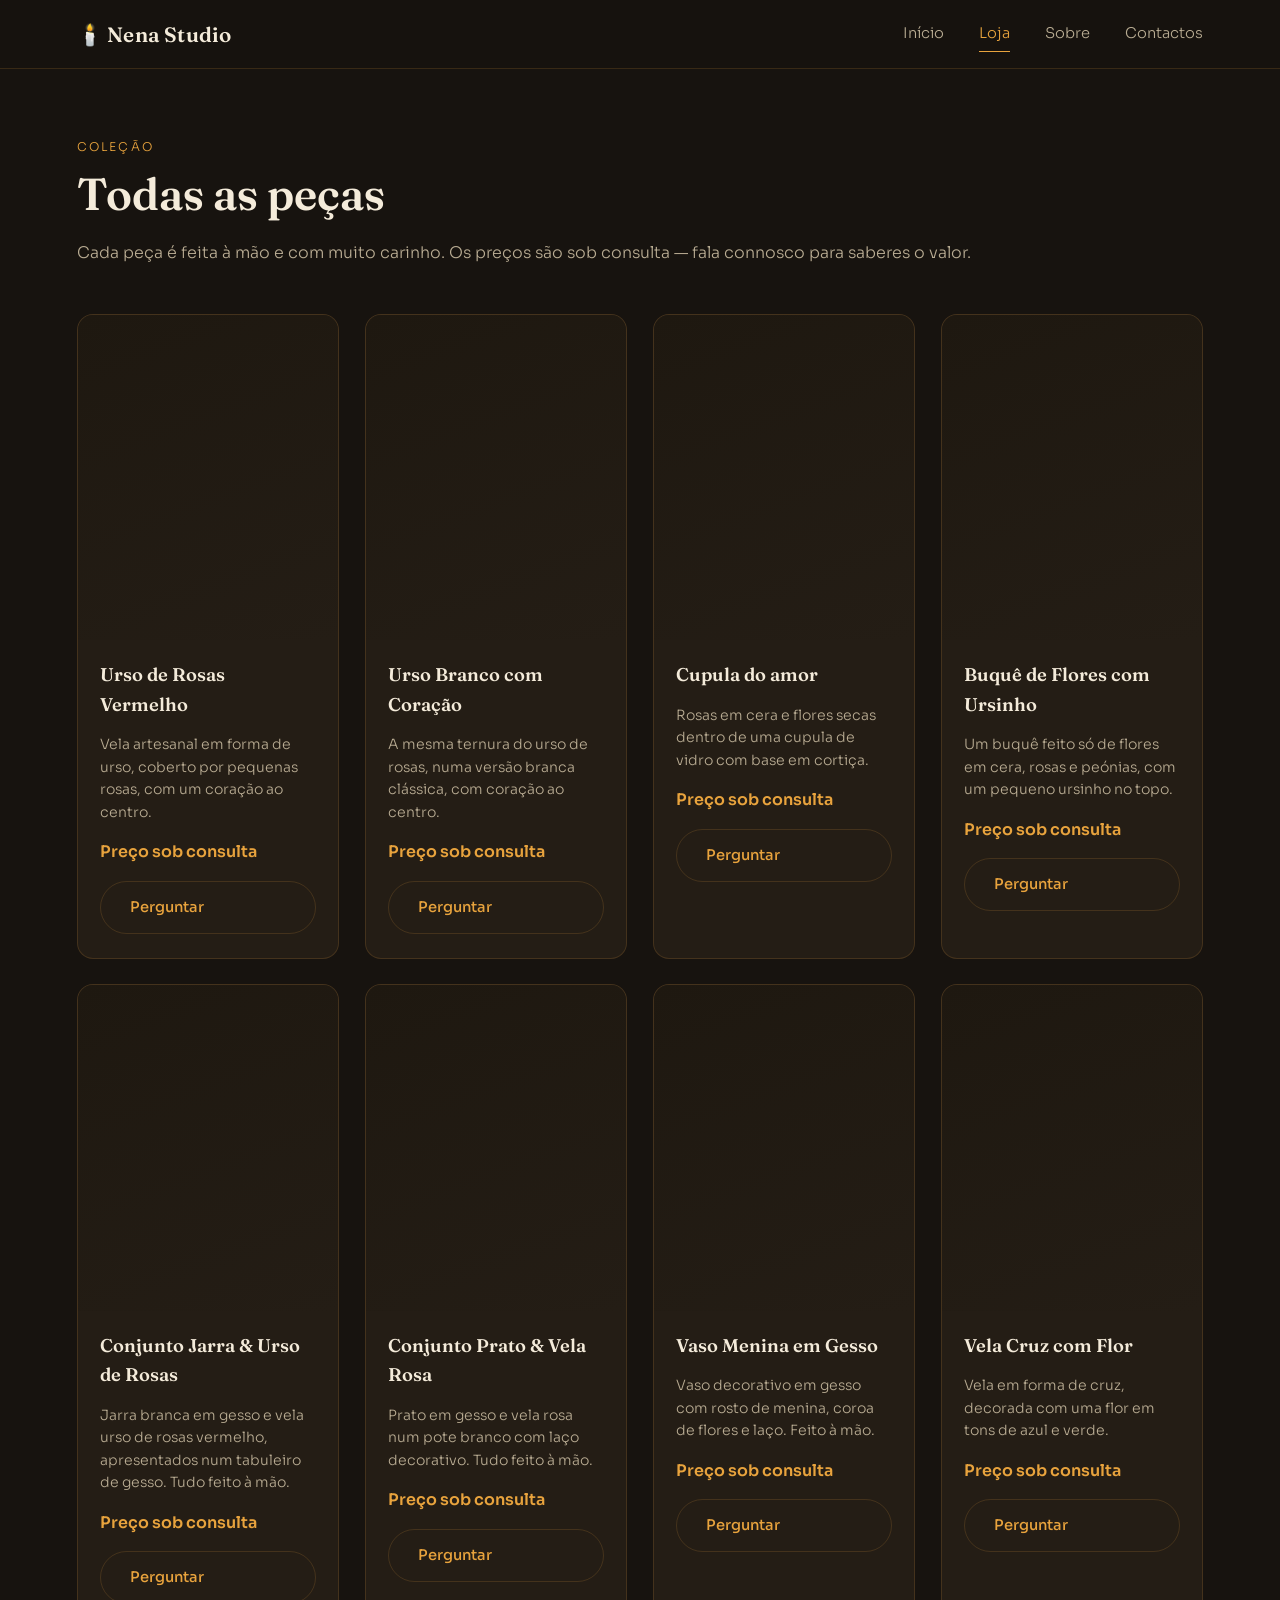
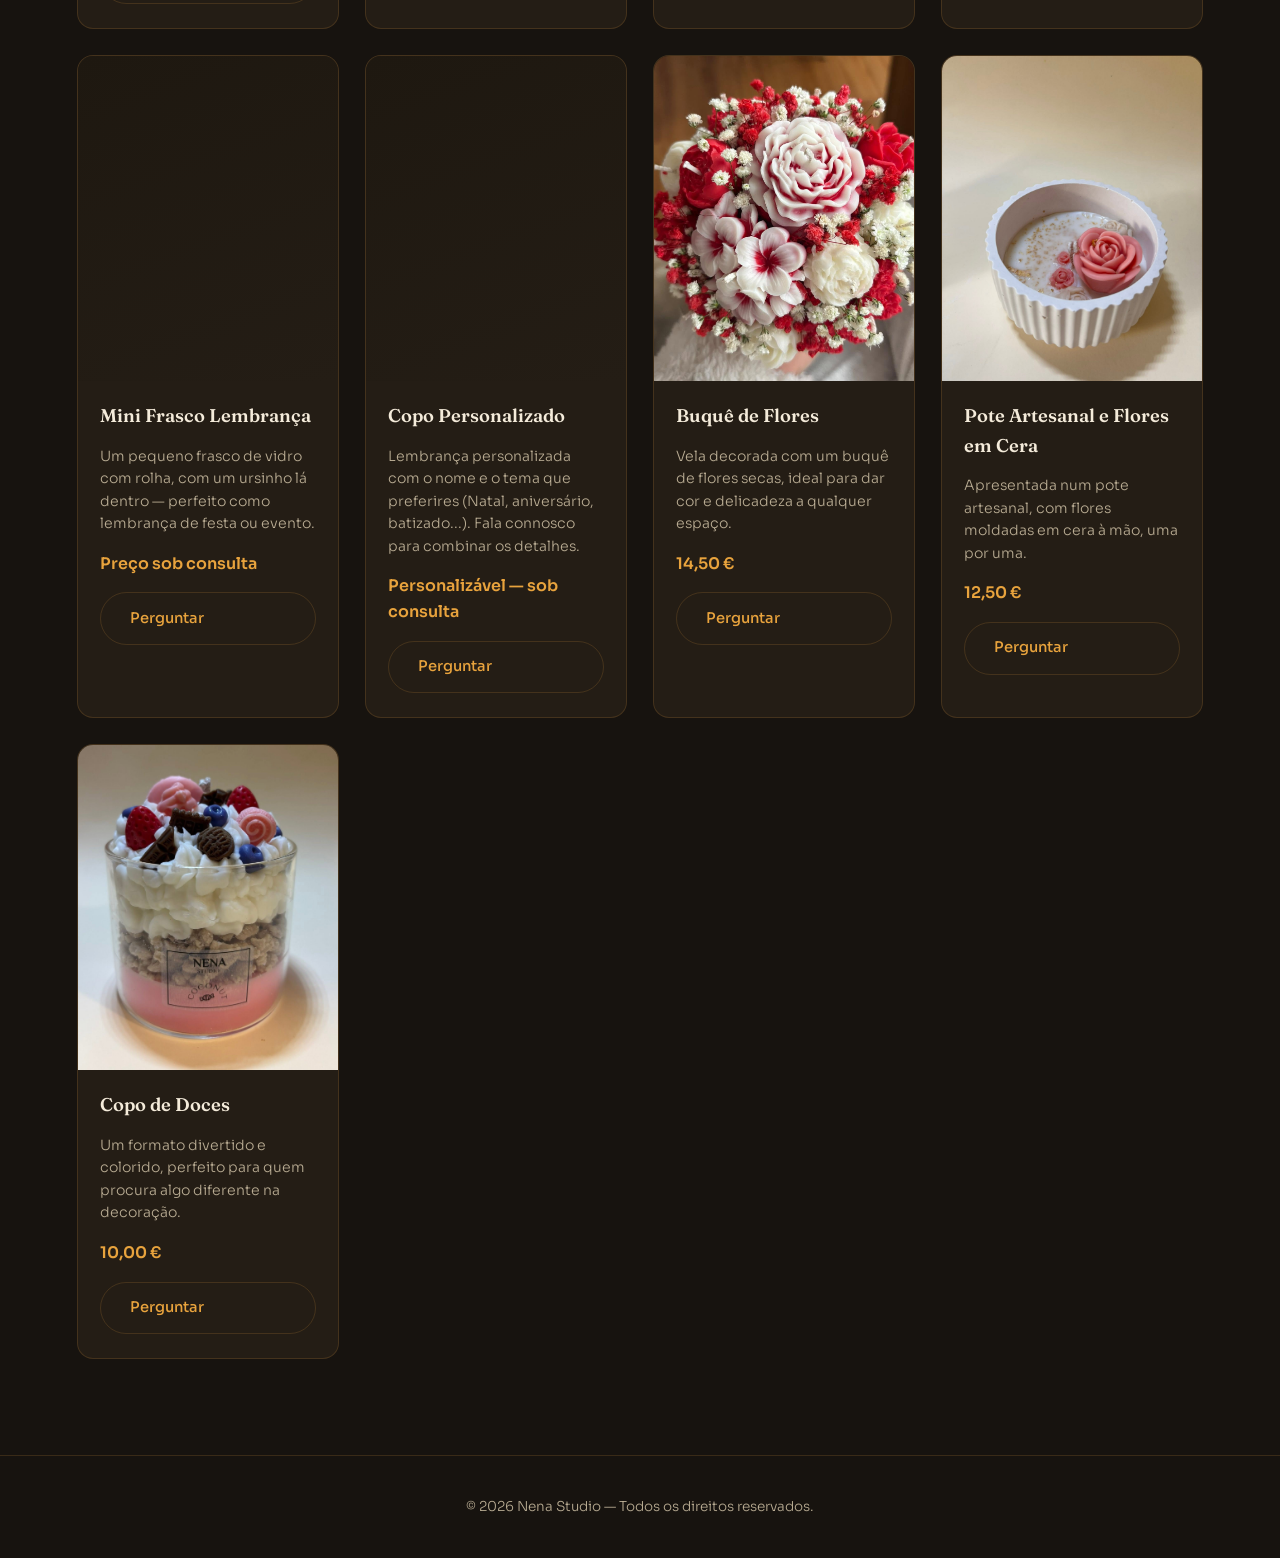
==== loja.html @ 159c3d86 "novo site" ====
<!DOCTYPE html>
<html lang="pt">
<head>
  <meta charset="UTF-8">
  <meta name="viewport" content="width=device-width, initial-scale=1.0">
  <title>Loja — Nena Studio</title>
  <meta name="description" content="Explora a coleção completa de velas e peças artesanais da Nena Studio.">

  <link rel="preconnect" href="https://fonts.googleapis.com">
  <link rel="preconnect" href="https://fonts.gstatic.com" crossorigin>
  <link href="https://fonts.googleapis.com/css2?family=Fraunces:ital,opsz,wght@0,9..144,300..700;1,9..144,400..600&family=Sora:wght@300;400;500;600;700&display=swap" rel="stylesheet">

  <link rel="stylesheet" href="css/style.css">
</head>
<body>

<header>
  <div class="logo">🕯️ Nena Studio</div>

  <nav>
    <a href="index.html">Início</a>
    <a href="loja.html" class="active">Loja</a>
    <a href="sobre.html">Sobre</a>
    <a href="contactos.html">Contactos</a>
  </nav>

  <button class="nav-toggle" aria-label="Abrir menu" aria-expanded="false">
    <span></span><span></span><span></span>
  </button>
</header>

<section class="produtos" style="padding-top: clamp(2.5rem, 6vw, 4rem);">
  <div class="section-head">
    <span class="eyebrow">Coleção</span>
    <h1 style="font-size: clamp(2rem, 4vw, 2.8rem);">Todas as peças</h1>
    <p>Cada peça é feita à mão e com muito carinho. Os preços são sob consulta — fala connosco para saberes o valor.</p>
  </div>

  <div class="cards">

    <article class="card">
      <div class="card-media">
        <img src="imagens/urso-rosas-vermelho.jpg" alt="Vela em forma de urso de rosas vermelho" loading="lazy">
      </div>
      <div class="card-body">
        <h3>Urso de Rosas Vermelho</h3>
        <p class="desc">Vela artesanal em forma de urso, coberto por pequenas rosas, com um coração ao centro.</p>
        <p class="price">Preço sob consulta</p>
        <a class="btn btn-add" href="https://wa.me/351917695757?text=Ol%C3%A1%21%20Tenho%20interesse%20na%20pe%C3%A7a%20%22Urso%20de%20Rosas%20Vermelho%22.%20Pode%20dar-me%20mais%20informa%C3%A7%C3%B5es%20e%20o%20pre%C3%A7o%3F" target="_blank" rel="noopener">Perguntar</a>
      </div>
    </article>

    <article class="card">
      <div class="card-media">
        <img src="imagens/urso-branco-coracao.jpg" alt="Vela em forma de urso branco com coração" loading="lazy">
      </div>
      <div class="card-body">
        <h3>Urso Branco com Coração</h3>
        <p class="desc">A mesma ternura do urso de rosas, numa versão branca clássica, com coração ao centro.</p>
        <p class="price">Preço sob consulta</p>
        <a class="btn btn-add" href="https://wa.me/351917695757?text=Ol%C3%A1%21%20Tenho%20interesse%20na%20pe%C3%A7a%20%22Urso%20Branco%20com%20Cora%C3%A7%C3%A3o%22.%20Pode%20dar-me%20mais%20informa%C3%A7%C3%B5es%20e%20o%20pre%C3%A7o%3F" target="_blank" rel="noopener">Perguntar</a>
      </div>
    </article>

    <article class="card">
      <div class="card-media">
        <img src="imagens/cupula-rosas.jpg" alt="Cupula de vidro com rosas vermelhas e brancas e flores secas" loading="lazy">
      </div>
      <div class="card-body">
        <h3>Cupula do amor</h3>
        <p class="desc">Rosas em cera e flores secas dentro de uma cupula de vidro com base em cortiça.</p>
        <p class="price">Preço sob consulta</p>
        <a class="btn btn-add" href="https://wa.me/351917695757?text=Ol%C3%A1%21%20Tenho%20interesse%20na%20pe%C3%A7a%20%22Cupula%20do%20amor%22.%20Pode%20dar-me%20mais%20informa%C3%A7%C3%B5es%20e%20o%20pre%C3%A7o%3F" target="_blank" rel="noopener">Perguntar</a>
      </div>
    </article>

    <article class="card">
      <div class="card-media">
        <img src="imagens/buque-flores-ursinho.jpg" alt="Buquê de flores em cera com ursinho no topo" loading="lazy">
      </div>
      <div class="card-body">
        <h3>Buquê de Flores com Ursinho</h3>
        <p class="desc">Um buquê feito só de flores em cera, rosas e peónias, com um pequeno ursinho no topo.</p>
        <p class="price">Preço sob consulta</p>
        <a class="btn btn-add" href="https://wa.me/351917695757?text=Ol%C3%A1%21%20Tenho%20interesse%20na%20pe%C3%A7a%20%22Buqu%C3%AA%20de%20Flores%20com%20Ursinho%22.%20Pode%20dar-me%20mais%20informa%C3%A7%C3%B5es%20e%20o%20pre%C3%A7o%3F" target="_blank" rel="noopener">Perguntar</a>
      </div>
    </article>

    <article class="card">
      <div class="card-media">
        <img src="imagens/conjunto-jarra-urso.jpg" alt="Conjunto com jarra branca em gesso e vela urso de rosas vermelho num tabuleiro de gesso" loading="lazy">
      </div>
      <div class="card-body">
        <h3>Conjunto Jarra &amp; Urso de Rosas</h3>
        <p class="desc">Jarra branca em gesso e vela urso de rosas vermelho, apresentados num tabuleiro de gesso. Tudo feito à mão.</p>
        <p class="price">Preço sob consulta</p>
        <a class="btn btn-add" href="https://wa.me/351917695757?text=Ol%C3%A1%21%20Tenho%20interesse%20na%20pe%C3%A7a%20%22Conjunto%20Jarra%20%26%20Urso%20de%20Rosas%22.%20Pode%20dar-me%20mais%20informa%C3%A7%C3%B5es%20e%20o%20pre%C3%A7o%3F" target="_blank" rel="noopener">Perguntar</a>
      </div>
    </article>

    <article class="card">
      <div class="card-media">
        <img src="imagens/conjunto-prato-rosa.jpg" alt="Conjunto com prato em gesso e vela rosa num pote branco com laço" loading="lazy">
      </div>
      <div class="card-body">
        <h3>Conjunto Prato &amp; Vela Rosa</h3>
        <p class="desc">Prato em gesso e vela rosa num pote branco com laço decorativo. Tudo feito à mão.</p>
        <p class="price">Preço sob consulta</p>
        <a class="btn btn-add" href="https://wa.me/351917695757?text=Ol%C3%A1%21%20Tenho%20interesse%20na%20pe%C3%A7a%20%22Conjunto%20Prato%20%26%20Vela%20Rosa%22.%20Pode%20dar-me%20mais%20informa%C3%A7%C3%B5es%20e%20o%20pre%C3%A7o%3F" target="_blank" rel="noopener">Perguntar</a>
      </div>
    </article>

    <article class="card">
      <div class="card-media">
        <img src="imagens/vaso-menina.jpg" alt="Vaso em gesso com rosto de menina, coroa de flores e laço" loading="lazy">
      </div>
      <div class="card-body">
        <h3>Vaso Menina em Gesso</h3>
        <p class="desc">Vaso decorativo em gesso com rosto de menina, coroa de flores e laço. Feito à mão.</p>
        <p class="price">Preço sob consulta</p>
        <a class="btn btn-add" href="https://wa.me/351917695757?text=Ol%C3%A1%21%20Tenho%20interesse%20na%20pe%C3%A7a%20%22Vaso%20Menina%20em%20Gesso%22.%20Pode%20dar-me%20mais%20informa%C3%A7%C3%B5es%20e%20o%20pre%C3%A7o%3F" target="_blank" rel="noopener">Perguntar</a>
      </div>
    </article>

    <article class="card">
      <div class="card-media">
        <img src="imagens/cruz-flor.jpg" alt="Vela em forma de cruz branca com flor azul e verde" loading="lazy">
      </div>
      <div class="card-body">
        <h3>Vela Cruz com Flor</h3>
        <p class="desc">Vela em forma de cruz, decorada com uma flor em tons de azul e verde.</p>
        <p class="price">Preço sob consulta</p>
        <a class="btn btn-add" href="https://wa.me/351917695757?text=Ol%C3%A1%21%20Tenho%20interesse%20na%20pe%C3%A7a%20%22Vela%20Cruz%20com%20Flor%22.%20Pode%20dar-me%20mais%20informa%C3%A7%C3%B5es%20e%20o%20pre%C3%A7o%3F" target="_blank" rel="noopener">Perguntar</a>
      </div>
    </article>

    <article class="card">
      <div class="card-media">
        <img src="imagens/frasco-mel.jpg" alt="Mini frasco de vidro com rolha, com um ursinho lá dentro" loading="lazy">
      </div>
      <div class="card-body">
        <h3>Mini Frasco Lembrança</h3>
        <p class="desc">Um pequeno frasco de vidro com rolha, com um ursinho lá dentro — perfeito como lembrança de festa ou evento.</p>
        <p class="price">Preço sob consulta</p>
        <a class="btn btn-add" href="https://wa.me/351917695757?text=Ol%C3%A1%21%20Tenho%20interesse%20na%20pe%C3%A7a%20%22Mini%20Frasco%20Lembran%C3%A7a%22.%20Pode%20dar-me%20mais%20informa%C3%A7%C3%B5es%20e%20o%20pre%C3%A7o%3F" target="_blank" rel="noopener">Perguntar</a>
      </div>
    </article>

    <article class="card">
      <div class="card-media">
        <img src="imagens/copo-personalizado-natal.jpg" alt="Copo personalizado com nome, cera e docinhos, tema de Natal" loading="lazy">
      </div>
      <div class="card-body">
        <h3>Copo Personalizado</h3>
        <p class="desc">Lembrança personalizada com o nome e o tema que preferires (Natal, aniversário, batizado...). Fala connosco para combinar os detalhes.</p>
        <p class="price">Personalizável — sob consulta</p>
        <a class="btn btn-add" href="https://wa.me/351917695757?text=Ol%C3%A1%21%20Tenho%20interesse%20na%20pe%C3%A7a%20%22Copo%20Personalizado%22.%20Pode%20dar-me%20mais%20informa%C3%A7%C3%B5es%20e%20o%20pre%C3%A7o%3F" target="_blank" rel="noopener">Perguntar</a>
      </div>
    </article>

    <article class="card">
      <div class="card-media">
        <img src="imagens/vela1.jpg" alt="Vela decorada com buquê de flores secas" loading="lazy">
      </div>
      <div class="card-body">
        <h3>Buquê de Flores</h3>
        <p class="desc">Vela decorada com um buquê de flores secas, ideal para dar cor e delicadeza a qualquer espaço.</p>
        <p class="price">14,50 €</p>
        <a class="btn btn-add" href="https://wa.me/351917695757?text=Ol%C3%A1%21%20Tenho%20interesse%20na%20vela%20%22Buqu%C3%AA%20de%20Flores%22.%20Pode%20dar-me%20mais%20informa%C3%A7%C3%B5es%3F" target="_blank" rel="noopener">Perguntar</a>
      </div>
    </article>

    <article class="card">
      <div class="card-media">
        <img src="imagens/vela2.jpg" alt="Pote artesanal com flores em cera" loading="lazy">
      </div>
      <div class="card-body">
        <h3>Pote Artesanal e Flores em Cera</h3>
        <p class="desc">Apresentada num pote artesanal, com flores moldadas em cera à mão, uma por uma.</p>
        <p class="price">12,50 €</p>
        <a class="btn btn-add" href="https://wa.me/351917695757?text=Ol%C3%A1%21%20Tenho%20interesse%20na%20vela%20%22Pote%20Artesanal%20e%20Flores%20em%20Cera%22.%20Pode%20dar-me%20mais%20informa%C3%A7%C3%B5es%3F" target="_blank" rel="noopener">Perguntar</a>
      </div>
    </article>

    <article class="card">
      <div class="card-media">
        <img src="imagens/vela3.jpg" alt="Vela em formato de copo de doces" loading="lazy">
      </div>
      <div class="card-body">
        <h3>Copo de Doces</h3>
        <p class="desc">Um formato divertido e colorido, perfeito para quem procura algo diferente na decoração.</p>
        <p class="price">10,00 €</p>
        <a class="btn btn-add" href="https://wa.me/351917695757?text=Ol%C3%A1%21%20Tenho%20interesse%20na%20vela%20%22Copo%20de%20Doces%22.%20Pode%20dar-me%20mais%20informa%C3%A7%C3%B5es%3F" target="_blank" rel="noopener">Perguntar</a>
      </div>
    </article>

  </div>
</section>

<footer>
  <p>© 2026 Nena Studio — Todos os direitos reservados.</p>
</footer>

<script src="js/script.js"></script>
</body>
</html>
---- css/style.css ----
/* ============================================
   Nena Studio — Velas Artesanais
   Paleta "Wax & Ember": escuro quente + chama âmbar
   ============================================ */

:root {
  --bg: #17130f;
  --bg-soft: #1e1810;
  --card-bg: #241d15;
  --card-bg-hover: #2b2216;
  --ivory: #f4ebda;
  --ivory-dim: #b9ac93;
  --flame: #e8a33d;
  --flame-deep: #c97a2e;
  --ember: #9c4a2f;
  --border: rgba(232, 163, 61, 0.16);
  --radius: 16px;
  --radius-sm: 10px;
  --font-display: "Fraunces", serif;
  --font-body: "Sora", sans-serif;
  --gap: clamp(1rem, 2vw, 2rem);
}

* {
  box-sizing: border-box;
}

html {
  scroll-behavior: smooth;
}

body {
  margin: 0;
  background: var(--bg);
  color: var(--ivory);
  font-family: var(--font-body);
  font-weight: 300;
  line-height: 1.6;
  -webkit-font-smoothing: antialiased;
}

img {
  max-width: 100%;
  display: block;
}

a {
  color: inherit;
  text-decoration: none;
}

h1, h2, h3 {
  font-family: var(--font-display);
  font-weight: 600;
  margin: 0 0 0.5em;
  color: var(--ivory);
}

h1 {
  font-size: clamp(2.2rem, 5vw, 3.6rem);
  line-height: 1.1;
}

h2 {
  font-size: clamp(1.6rem, 3vw, 2.2rem);
}

p {
  color: var(--ivory-dim);
}

.eyebrow {
  display: inline-block;
  font-family: var(--font-body);
  font-size: 0.75rem;
  letter-spacing: 0.18em;
  text-transform: uppercase;
  color: var(--flame);
  margin-bottom: 0.75rem;
}

section {
  padding: clamp(3rem, 8vw, 6rem) clamp(1.25rem, 6vw, 6rem);
}

/* ---------- Header / Nav ---------- */

header {
  position: sticky;
  top: 0;
  z-index: 50;
  display: flex;
  align-items: center;
  justify-content: space-between;
  padding: 1.1rem clamp(1.25rem, 6vw, 6rem);
  background: rgba(23, 19, 15, 0.85);
  backdrop-filter: blur(10px);
  border-bottom: 1px solid var(--border);
}

.logo {
  font-family: var(--font-display);
  font-size: 1.3rem;
  font-weight: 600;
  letter-spacing: 0.01em;
}

nav {
  display: flex;
  align-items: center;
  gap: clamp(1.2rem, 3vw, 2.2rem);
}

nav a {
  font-size: 0.92rem;
  color: var(--ivory-dim);
  transition: color 0.2s ease;
  position: relative;
}

nav a:hover,
nav a.active {
  color: var(--flame);
}

nav a.active::after {
  content: "";
  position: absolute;
  left: 0;
  bottom: -6px;
  width: 100%;
  height: 1px;
  background: var(--flame);
}

.cart-icon {
  position: relative;
  font-size: 1.1rem;
}

.cart-count {
  position: absolute;
  top: -8px;
  right: -12px;
  background: var(--flame);
  color: var(--bg);
  font-family: var(--font-body);
  font-size: 0.65rem;
  font-weight: 700;
  min-width: 16px;
  height: 16px;
  border-radius: 50%;
  display: none;
  align-items: center;
  justify-content: center;
  padding: 0 3px;
}

.cart-count.show {
  display: flex;
}

.nav-toggle {
  display: none;
  flex-direction: column;
  gap: 5px;
  background: none;
  border: none;
  cursor: pointer;
  padding: 4px;
}

.nav-toggle span {
  width: 22px;
  height: 2px;
  background: var(--ivory);
  transition: transform 0.25s ease, opacity 0.25s ease;
}

/* ---------- Buttons ---------- */

.btn {
  display: inline-block;
  font-family: var(--font-body);
  font-size: 0.92rem;
  font-weight: 500;
  padding: 0.85rem 1.8rem;
  border-radius: 999px;
  border: 1px solid transparent;
  cursor: pointer;
  transition: transform 0.2s ease, background 0.2s ease, border-color 0.2s ease;
}

.btn-primary {
  background: var(--flame);
  color: var(--bg);
}

.btn-primary:hover {
  background: var(--flame-deep);
  transform: translateY(-2px);
}

.btn-add {
  width: 100%;
  background: transparent;
  color: var(--flame);
  border-color: var(--border);
}

.btn-add:hover {
  background: var(--flame);
  color: var(--bg);
  border-color: var(--flame);
}

/* ---------- Hero ---------- */

.hero {
  position: relative;
  overflow: hidden;
  min-height: 78vh;
  display: flex;
  align-items: center;
  padding-top: clamp(3rem, 8vw, 6rem);
}

.hero::before {
  content: "";
  position: absolute;
  top: 18%;
  left: 55%;
  width: 46vw;
  height: 46vw;
  max-width: 640px;
  max-height: 640px;
  transform: translate(-50%, -50%);
  background: radial-gradient(circle, var(--flame) 0%, rgba(232, 163, 61, 0) 65%);
  filter: blur(70px);
  opacity: 0.55;
  animation: flicker 7s ease-in-out infinite;
  pointer-events: none;
}

@keyframes flicker {
  0%, 100% { opacity: 0.5; transform: translate(-50%, -50%) scale(1); }
  30% { opacity: 0.68; transform: translate(-48%, -52%) scale(1.06); }
  55% { opacity: 0.45; transform: translate(-51%, -49%) scale(0.96); }
  80% { opacity: 0.62; transform: translate(-49%, -50%) scale(1.03); }
}

.hero-text {
  position: relative;
  max-width: 620px;
}

.hero-text em {
  color: var(--flame);
  font-style: italic;
}

.hero-text p {
  font-size: 1.05rem;
  max-width: 46ch;
  margin-bottom: 2rem;
}

/* ---------- Product cards ---------- */

.section-head {
  text-align: left;
  margin-bottom: clamp(1.8rem, 4vw, 3rem);
}

.cards {
  display: grid;
  grid-template-columns: repeat(auto-fit, minmax(240px, 1fr));
  gap: var(--gap);
}

.card {
  background: var(--card-bg);
  border: 1px solid var(--border);
  border-radius: var(--radius);
  overflow: hidden;
  transition: transform 0.25s ease, background 0.25s ease, box-shadow 0.25s ease;
}

.card:hover {
  transform: translateY(-6px);
  background: var(--card-bg-hover);
  box-shadow: 0 20px 40px -20px rgba(0, 0, 0, 0.6), 0 0 0 1px var(--border);
}

.card-media {
  aspect-ratio: 4 / 5;
  background: linear-gradient(160deg, var(--bg-soft), var(--card-bg));
  overflow: hidden;
}

.card-media img {
  width: 100%;
  height: 100%;
  object-fit: cover;
}

.card-body {
  padding: 1.25rem 1.4rem 1.5rem;
}

.card-body h3 {
  font-size: 1.15rem;
  margin-bottom: 0.3rem;
}

.card-body .desc {
  font-size: 0.88rem;
  margin-bottom: 0.9rem;
}

.price {
  font-family: var(--font-body);
  color: var(--flame);
  font-weight: 600;
  margin-bottom: 1rem;
}

/* ---------- Vantagens (sobre) ---------- */

.cards-vantagens {
  display: grid;
  grid-template-columns: repeat(auto-fit, minmax(220px, 1fr));
  gap: var(--gap);
}

.vantagem {
  background: var(--card-bg);
  border: 1px solid var(--border);
  border-radius: var(--radius);
  padding: 2rem 1.6rem;
  text-align: left;
}

.vantagem .icon {
  font-size: 1.8rem;
  display: block;
  margin-bottom: 0.8rem;
}

.vantagem h3 {
  font-size: 1.05rem;
}

.vantagem p {
  font-size: 0.9rem;
  margin: 0;
}

.sobre-intro {
  display: grid;
  grid-template-columns: 1fr;
  gap: clamp(1.5rem, 4vw, 3rem);
  max-width: 900px;
}

.sobre-intro img {
  border-radius: var(--radius);
  aspect-ratio: 16 / 9;
  object-fit: cover;
  background: var(--card-bg);
}

/* ---------- Contactos ---------- */

.contacto-grid {
  display: grid;
  grid-template-columns: repeat(auto-fit, minmax(260px, 1fr));
  gap: var(--gap);
  max-width: 900px;
}

.contacto-card {
  background: var(--card-bg);
  border: 1px solid var(--border);
  border-radius: var(--radius);
  padding: 1.6rem;
}

.contacto-card .icon {
  font-size: 1.4rem;
  margin-bottom: 0.6rem;
  display: block;
}

.contacto-card a:hover {
  color: var(--flame);
}

/* ---------- Toast ---------- */

.toast {
  position: fixed;
  left: 50%;
  bottom: 28px;
  transform: translate(-50%, 20px);
  background: var(--flame);
  color: var(--bg);
  font-size: 0.88rem;
  font-weight: 500;
  padding: 0.75rem 1.4rem;
  border-radius: 999px;
  opacity: 0;
  pointer-events: none;
  transition: transform 0.3s ease, opacity 0.3s ease;
  z-index: 100;
}

.toast.show {
  opacity: 1;
  transform: translate(-50%, 0);
}

/* ---------- Footer ---------- */

footer {
  padding: 2.5rem clamp(1.25rem, 6vw, 6rem);
  border-top: 1px solid var(--border);
  text-align: center;
}

footer p {
  font-size: 0.85rem;
  margin: 0;
}

/* ---------- Responsive ---------- */

@media (max-width: 760px) {
  .nav-toggle {
    display: flex;
  }

  nav {
    position: fixed;
    inset: 64px 0 auto 0;
    flex-direction: column;
    align-items: flex-start;
    gap: 1.4rem;
    background: var(--bg-soft);
    padding: 1.6rem clamp(1.25rem, 6vw, 6rem);
    border-bottom: 1px solid var(--border);
    transform: translateY(-130%);
    opacity: 0;
    transition: transform 0.3s ease, opacity 0.3s ease;
  }

  nav.open {
    transform: translateY(0);
    opacity: 1;
  }

  .hero {
    min-height: auto;
    padding-bottom: 3rem;
  }

  .hero::before {
    width: 70vw;
    height: 70vw;
    left: 50%;
    top: 10%;
  }
}

@media (prefers-reduced-motion: reduce) {
  .hero::before {
    animation: none;
  }
  html {
    scroll-behavior: auto;
  }
}
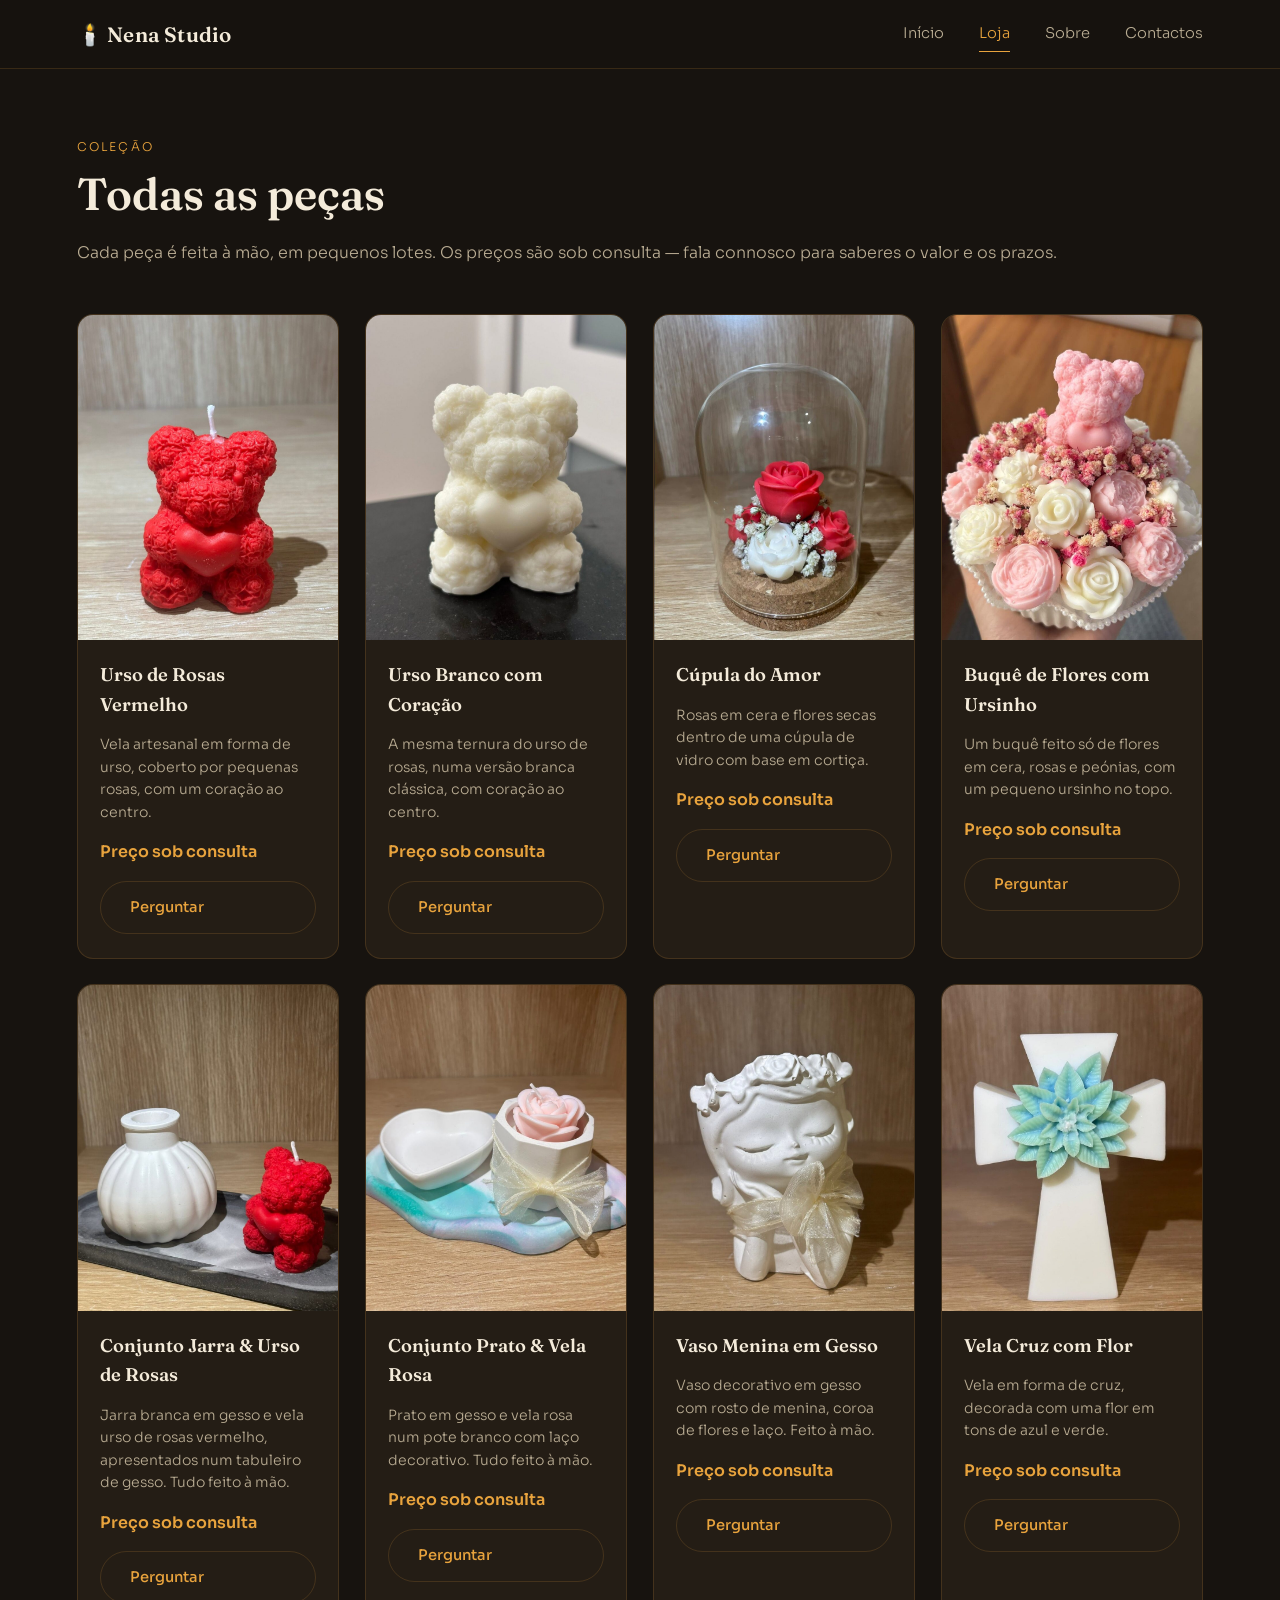
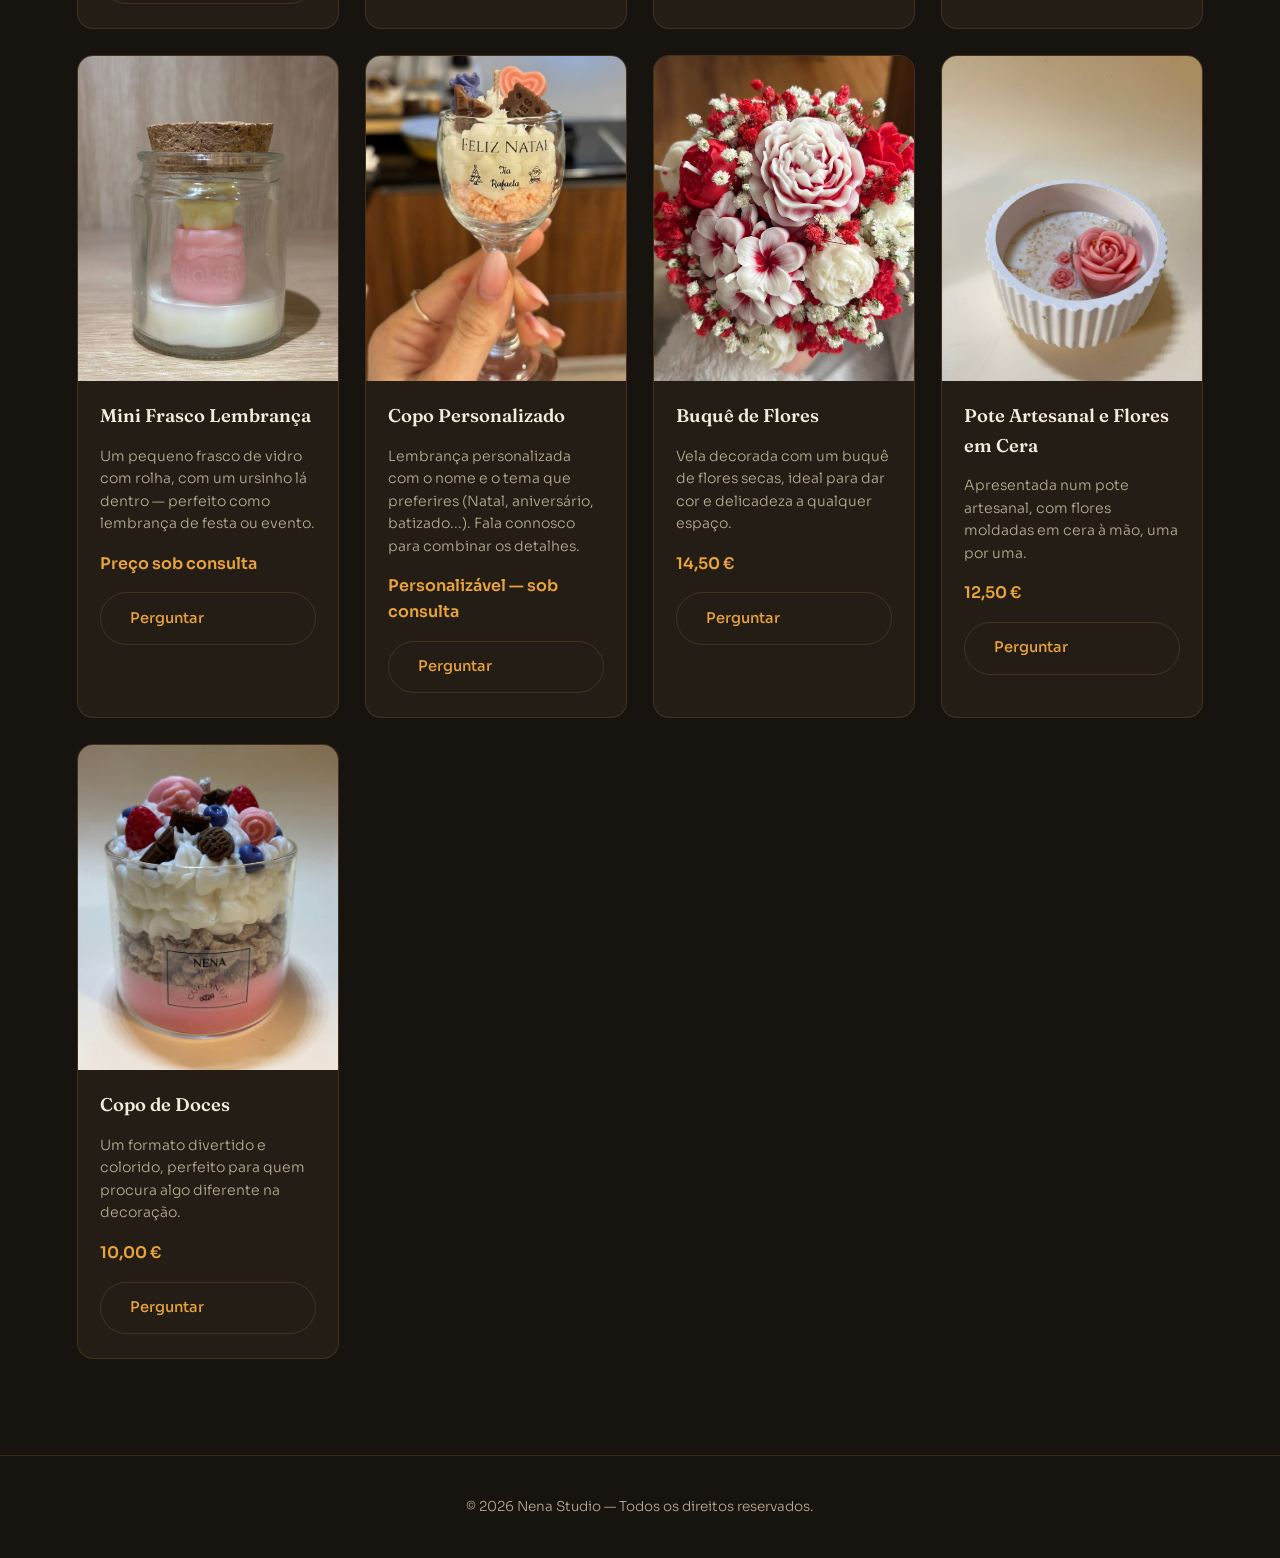
==== commit fe7861fa: "novo site" ====
--- a/loja.html
+++ b/loja.html
@@ -33,7 +33,7 @@
   <div class="section-head">
     <span class="eyebrow">Coleção</span>
     <h1 style="font-size: clamp(2rem, 4vw, 2.8rem);">Todas as peças</h1>
-    <p>Cada peça é feita à mão e com muito carinho. Os preços são sob consulta — fala connosco para saberes o valor.</p>
+    <p>Cada peça é feita à mão, em pequenos lotes. Os preços são sob consulta — fala connosco para saberes o valor e os prazos.</p>
   </div>
 
   <div class="cards">
@@ -64,13 +64,13 @@
 
     <article class="card">
       <div class="card-media">
-        <img src="imagens/cupula-rosas.jpg" alt="Cupula de vidro com rosas vermelhas e brancas e flores secas" loading="lazy">
-      </div>
-      <div class="card-body">
-        <h3>Cupula do amor</h3>
-        <p class="desc">Rosas em cera e flores secas dentro de uma cupula de vidro com base em cortiça.</p>
-        <p class="price">Preço sob consulta</p>
-        <a class="btn btn-add" href="https://wa.me/351917695757?text=Ol%C3%A1%21%20Tenho%20interesse%20na%20pe%C3%A7a%20%22Cupula%20do%20amor%22.%20Pode%20dar-me%20mais%20informa%C3%A7%C3%B5es%20e%20o%20pre%C3%A7o%3F" target="_blank" rel="noopener">Perguntar</a>
+        <img src="imagens/cupula-do-amor.jpg" alt="Cúpula de vidro com rosas vermelhas e brancas e flores secas" loading="lazy">
+      </div>
+      <div class="card-body">
+        <h3>Cúpula do Amor</h3>
+        <p class="desc">Rosas em cera e flores secas dentro de uma cúpula de vidro com base em cortiça.</p>
+        <p class="price">Preço sob consulta</p>
+        <a class="btn btn-add" href="https://wa.me/351917695757?text=Ol%C3%A1%21%20Tenho%20interesse%20na%20pe%C3%A7a%20%22C%C3%BApula%20do%20Amor%22.%20Pode%20dar-me%20mais%20informa%C3%A7%C3%B5es%20e%20o%20pre%C3%A7o%3F" target="_blank" rel="noopener">Perguntar</a>
       </div>
     </article>
 
--- a/css/style.css
+++ b/css/style.css
@@ -133,33 +133,6 @@
   background: var(--flame);
 }
 
-.cart-icon {
-  position: relative;
-  font-size: 1.1rem;
-}
-
-.cart-count {
-  position: absolute;
-  top: -8px;
-  right: -12px;
-  background: var(--flame);
-  color: var(--bg);
-  font-family: var(--font-body);
-  font-size: 0.65rem;
-  font-weight: 700;
-  min-width: 16px;
-  height: 16px;
-  border-radius: 50%;
-  display: none;
-  align-items: center;
-  justify-content: center;
-  padding: 0 3px;
-}
-
-.cart-count.show {
-  display: flex;
-}
-
 .nav-toggle {
   display: none;
   flex-direction: column;
@@ -396,30 +369,6 @@
   color: var(--flame);
 }
 
-/* ---------- Toast ---------- */
-
-.toast {
-  position: fixed;
-  left: 50%;
-  bottom: 28px;
-  transform: translate(-50%, 20px);
-  background: var(--flame);
-  color: var(--bg);
-  font-size: 0.88rem;
-  font-weight: 500;
-  padding: 0.75rem 1.4rem;
-  border-radius: 999px;
-  opacity: 0;
-  pointer-events: none;
-  transition: transform 0.3s ease, opacity 0.3s ease;
-  z-index: 100;
-}
-
-.toast.show {
-  opacity: 1;
-  transform: translate(-50%, 0);
-}
-
 /* ---------- Footer ---------- */
 
 footer {
